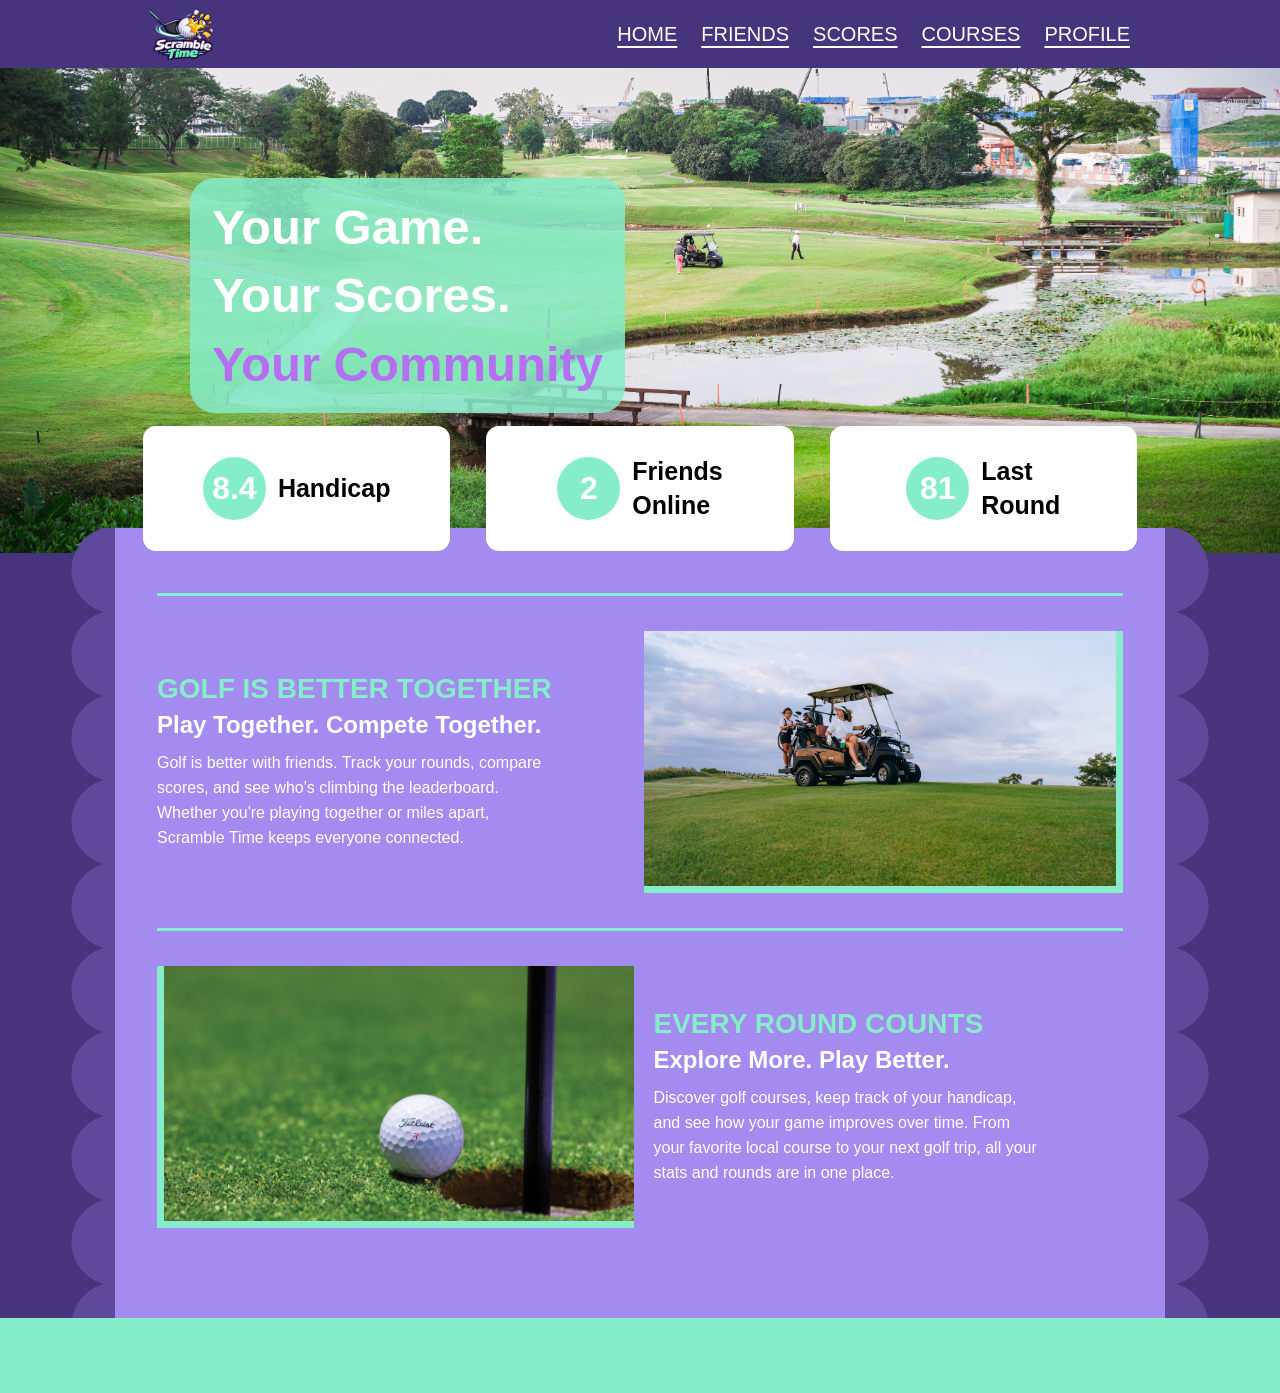
==== milestone5/index.html @ 265dfbc0 "Complete Milestone 5 homepage" ====
<!DOCTYPE html>
<html lang="en">

<head>
    <meta charset="" UTF-8">
    <meta name="viewport" content="width=device-width, initial-scale=1.0">
    <title>Scramble Time - Home</title>
    <link rel="stylesheet" href="style.css">
</head>

<body>
    <div class="wrapper">

        <header class="header">
            <div class="header-content">
                <a href="index.html" class="logo">
                    <img src="images/Scramble Time Golf Egg Logo.png" alt="Scramble Time Logo">
                </a>

                <nav>
                    <a href="index.html">HOME</a>
                    <a href="#friends">FRIENDS</a>
                    <a href="#scores">SCORES</a>
                    <a href="#courses">COURSES</a>
                    <a href="#profile">PROFILE</a>
                </nav>
            </div>
        </header>

        <section class="hero">
            <div class="hero-content">
                <h1>
                    Your Game.<br>
                    Your Scores.<br>
                    <span>Your Community</span>
                </h1>
            </div>
        </section>

        <main class="main-content">
            <div class="main-overlap">
                <div class="stat-card">
                    <span class="stat-number">8.4</span>
                    <h2>Handicap</h2>
                </div>

                <div class="stat-card">
                    <span class="stat-number">2</span>
                    <h2>Friends<br>Online</h2>
                </div>

                <div class="stat-card">
                    <span class="stat-number">81</span>
                    <h2>Last<br>Round</h2>
                </div>
            </div>
            <div class="content-container">
                <section class="content-section" id="friends">
                    <div class="section-text">
                        <h2>GOLF IS BETTER TOGETHER</h2>
                        <h3>Play Together. Compete Together.</h3>
                        <p>
                            Golf is better with friends. Track your rounds,
                            compare scores, and see who's climbing the
                            leaderboard. Whether you're playing together or
                            miles apart, Scramble Time keeps everyone
                            connected.
                        </p>
                    </div>

                    <div class="section-image image-right">
                        <img src="images/golf cart on grass.jpg" alt="Golfers riding on a golf cart">
                    </div>
                </section>

                <section class="content-section reverse" id="courses">
                    <div class="section-image image-left">
                        <img src="images/ball rolling into hole.jpg" alt="Golf ball next to a golf hole">
                    </div>

                    <div class="section-text" id="scores">
                        <h2>EVERY ROUND COUNTS</h2>
                        <h3>Explore More. Play Better.</h3>
                        <p>
                            Discover golf courses, keep track of your handicap,
                            and see how your game improves over time. From
                            your favorite local course to your next golf trip,
                            all your stats and rounds are in one place.
                        </p>
                    </div>
                </section>
            </div>
        </main>

        <footer class="footer" id="profile"></footer>

    </div>

</body>

</html>
---- milestone5/style.css ----
* {
    margin: 0;
    padding: 0;
    box-sizing: border-box;
}

img {
    max-width: 100%;
    height: auto;
}

body {
    font-family: Arial, Helvetica, sans-serif;
    background-color: #f5f5f5;
}

.wrapper {
    display: grid;
    grid-template-columns: minmax(0px, 1fr) repeat(6, minmax(0, 175px)) minmax(0px, 1fr);
    justify-content: center;
    background-color: #46347d;
}

.header {
    grid-column: 1 / -1;
    grid-row: 1;
    z-index: 3;

    display: grid;
    grid-template-columns: subgrid;

    height: 68px;
    background-color: #46347d;
}

.header-content {
    grid-column: 2 / -2;

    display: flex;
    align-items: center;
    justify-content: space-between;
    padding: 0 35px;
}

.logo {
    display: flex;
    align-items: center;
    height: 100%;
}

.logo img {
    display: block;
    width: auto;
    max-width: 110px;
    max-height: 65px;
    object-fit: contain;
}

nav {
    display: flex;
    align-items: center;
    gap: 24px;
}

nav a {
    color: white;
    font-size: 20px;
    text-decoration: underline;
    text-underline-offset: 5px;
}

nav a:hover {
    color: #85edc9;
}

.hero {
    grid-column: 1 / -1;
    grid-row: 2;
    height: 485px;

    display: grid;
    grid-template-columns: subgrid;

    background-image: url("images/main top photo.jpg");
    background-size: cover;
    background-position: center;
    position: relative;
    z-index: 1;
}

.hero-content {
    grid-column: 2 / -2;

    display: flex;
    align-items: center;
    padding: 0 75px 30px;
}

.hero h1 {
    display: inline-block;
    padding: 15px 22px;
    border-radius: 25px;

    color: white;
    background-color: rgba(133, 237, 201, 0.85);

    font-size: 49px;
    line-height: 1.4;
    font-weight: bold;
}

.hero h1 span {
    color: #b570f2;
}

.main-content {
    grid-column: 2 / -2;
    grid-row: 3;

    width: 100%;
    min-height: 760px;
    margin-top: -65px;
    position: relative;
    z-index: 2;
}

.main-overlap {
    display: flex;
    align-items: stretch;
    justify-content: space-between;
    gap: 36px;

    padding: 0 28px;
    transform: translateY(-62px);
    margin-bottom: -10px;
    position: relative;
    z-index: 3;
}

.stat-card {
    display: flex;
    align-items: center;
    justify-content: center;
    gap: 12px;

    background-color: white;
    border-radius: 13px;
    padding: 20px 18px;
    height: 125px;
    min-width: 0;
    flex: 1 1 0;
}

.stat-number {
    display: flex;
    align-items: center;
    justify-content: center;

    width: 63px;
    height: 63px;
    min-width: 63px;
    min-height: 63px;
    flex-shrink: 0;

    background-color: #85edc9;
    color: white;

    font-size: 32px;
    font-weight: bold;
    border-radius: 50%;
}

.stat-card h2 {
    color: black;
    font-size: 25px;
    line-height: 1.35;
    font-weight: bold;
}

.content-container {
    display: flex;
    flex-direction: column;
    background-color: #a38bf0;
    padding: 65px 42px 55px;
    margin-top: -85px;
    position: relative;
    z-index: 1;
}

.content-container::before,
.content-container::after {
    content: "";
    position: absolute;
    top: 0;
    bottom: 0;
    width: 45px;
    z-index: -1;
}

.content-container::before {
    left: -45px;
    background-image: radial-gradient(circle at right center, #5e499b 43px, transparent 44px);
    background-size: 90px 84px;
    background-repeat: repeat-y;
    background-position: right top;
}

.content-container::after {
    right: -45px;
    background-image: radial-gradient(circle at left center, #5e499b 43px, transparent 44px);
    background-size: 90px 84px;
    background-repeat: repeat-y;
    background-position: left top;
}

.content-section {
    display: flex;
    align-items: center;
    justify-content: space-between;
    gap: 15px;

    border-top: 3px solid #85edc9;
    padding: 35px 0;
}

.section-text {
    flex: 1;
    min-width: 0;
    color: white;
}

.section-text h2 {
    color: #85edc9;
    font-size: 28px;
    margin-bottom: 6px;
    white-space: nowrap;
}

.section-text h3 {
    color: white;
    font-size: 24px;
    margin-bottom: 12px;
    white-space: nowrap;
}

.section-text p {
    font-size: 16px;
    line-height: 1.55;
    max-width: 390px;
}

.section-image {
    flex: 1;
    min-width: 0;
}

.section-image img {
    display: block;
    width: 100%;
    height: 255px;
    object-fit: cover;
}

.image-right {
    border-right: 7px solid #85edc9;
    border-bottom: 7px solid #85edc9;
}

.image-left {
    border-left: 7px solid #85edc9;
    border-bottom: 7px solid #85edc9;
}

.reverse {
    gap: 20px;
}

.footer {
    grid-column: 1 / -1;
    grid-row: 4;

    min-height: 75px;
    background-color: #85edc9;
}

@media (max-width: 1050px) {
    .header-content {
        padding: 0 20px;
    }

    nav {
        gap: 15px;
    }

    nav a {
        font-size: 17px;
    }

    .main-overlap {
        gap: 15px;
        padding: 0 10px;
    }

    .stat-card {
        padding: 15px 10px;
    }

    .stat-card h2 {
        font-size: 20px;
    }

    .content-container {
        padding: 65px 25px 40px;
    }

    .section-text h2 {
        font-size: 23px;
        white-space: normal;
    }

    .section-text h3 {
        font-size: 20px;
        white-space: normal;
    }
}

@media (max-width: 700px) {
    .header {
        height: auto;
        min-height: 95px;
    }

    .header-content {
        flex-direction: column;
        justify-content: center;
        gap: 8px;
        padding: 10px;
    }

    .logo img {
        max-height: 45px;
    }

    nav {
        justify-content: center;
        flex-wrap: wrap;
        gap: 12px;
    }

    nav a {
        font-size: 13px;
    }

    .hero {
        height: 400px;
    }

    .hero-content {
        padding: 20px;
    }

    .hero h1 {
        font-size: 29px;
        padding: 15px;
        line-height: 1.5;
    }

    .main-content {
        margin-top: -35px;
    }

    .main-overlap {
        gap: 8px;
        margin-bottom: 10px;
        padding: 0;
        transform: translateY(-25px);
    }

    .stat-card {
        flex-direction: column;
        height: 110px;
        padding: 10px 5px;
    }

    .stat-number {
        width: 45px;
        height: 45px;
        min-width: 45px;
        min-height: 45px;
        font-size: 22px;
    }

    .stat-card h2 {
        font-size: 13px;
        text-align: center;
    }

    .content-container {
        padding: 50px 15px 30px;
        margin-top: -45px;
    }

    .content-container::before,
    .content-container::after {
        display: none;
    }

    .content-section {
        flex-direction: column;
        gap: 20px;
        padding: 30px 0;
    }

    .section-text {
        width: 100%;
    }

    .section-text h2 {
        font-size: 23px;
    }

    .section-text h3 {
        font-size: 20px;
    }

    .section-image {
        width: 100%;
    }

    .section-image img {
        height: auto;
    }

    .reverse {
        flex-direction: column-reverse;
    }
}
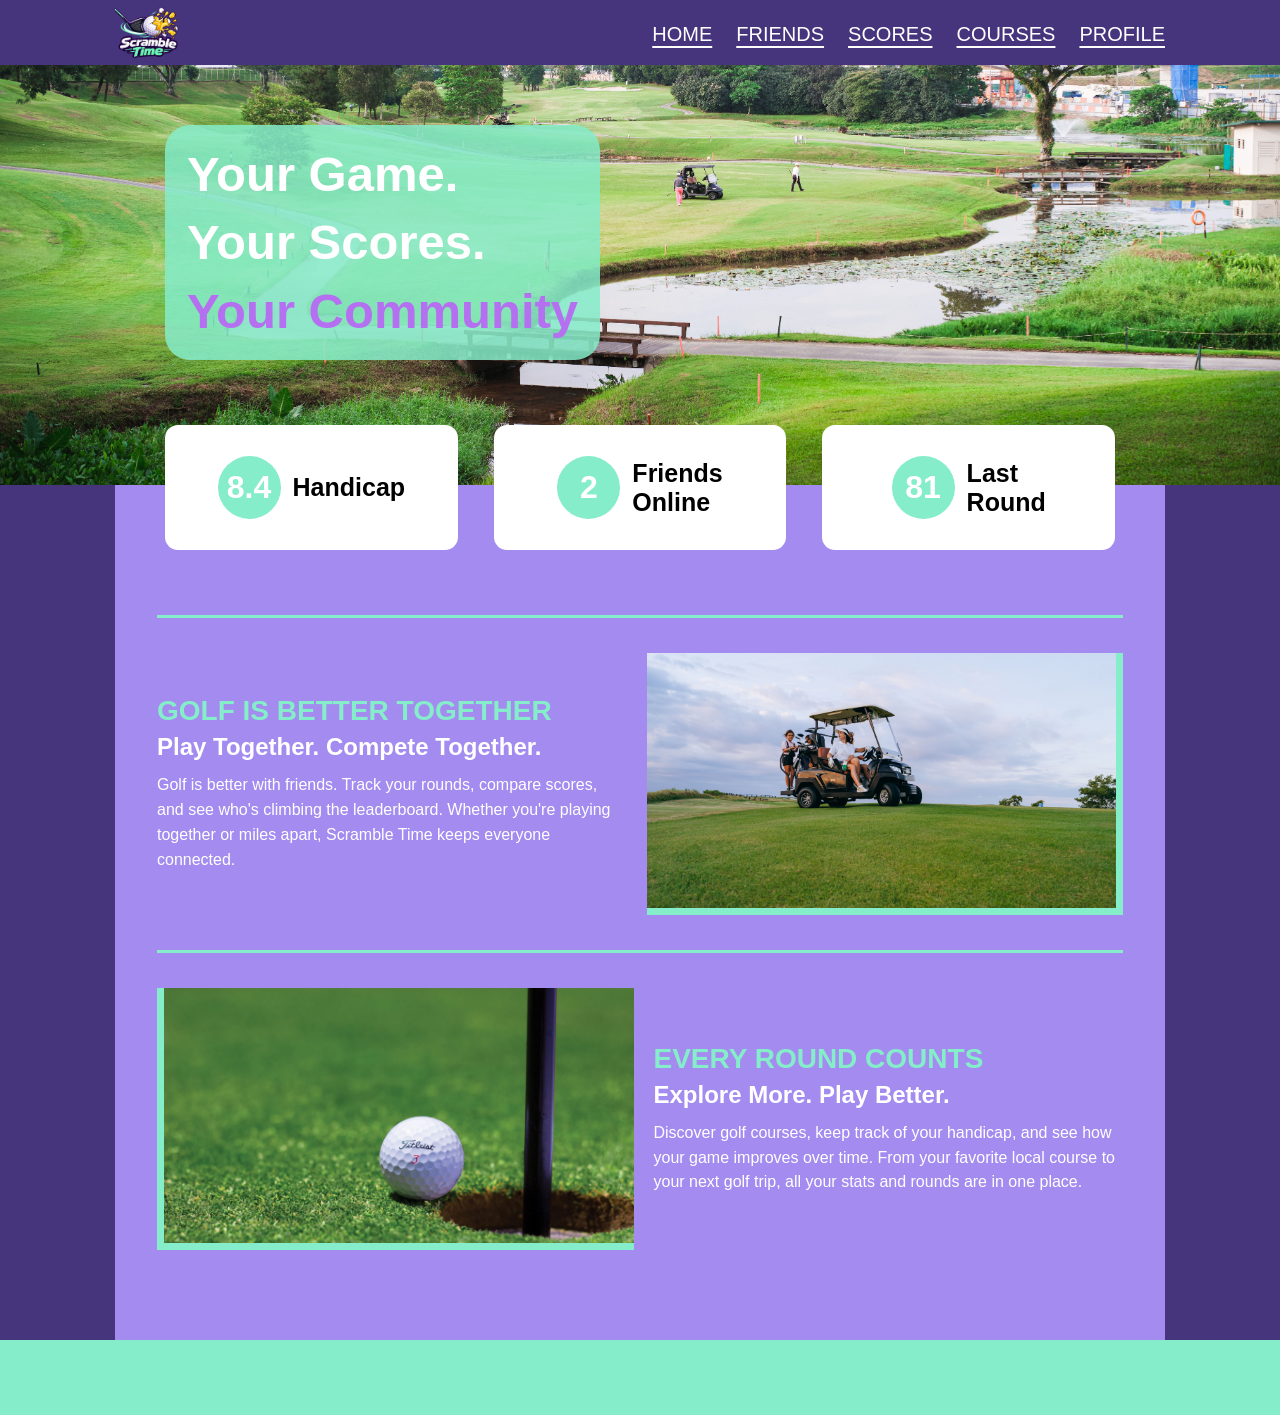
==== commit 51571626: "refurbished website" ====
--- a/milestone5/index.html
+++ b/milestone5/index.html
@@ -2,7 +2,7 @@
 <html lang="en">
 
 <head>
-    <meta charset="" UTF-8">
+    <meta charset="UTF-8">
     <meta name="viewport" content="width=device-width, initial-scale=1.0">
     <title>Scramble Time - Home</title>
     <link rel="stylesheet" href="style.css">
--- a/milestone5/style.css
+++ b/milestone5/style.css
@@ -4,61 +4,42 @@
     box-sizing: border-box;
 }
 
-img {
-    max-width: 100%;
-    height: auto;
-}
-
 body {
     font-family: Arial, Helvetica, sans-serif;
-    background-color: #f5f5f5;
 }
 
 .wrapper {
     display: grid;
     grid-template-columns: minmax(0px, 1fr) repeat(6, minmax(0, 175px)) minmax(0px, 1fr);
     justify-content: center;
-    background-color: #46347d;
+    background-color: #46347D;
 }
 
 .header {
     grid-column: 1 / -1;
     grid-row: 1;
-    z-index: 3;
-
+    z-index: 2;
     display: grid;
     grid-template-columns: subgrid;
-
-    height: 68px;
-    background-color: #46347d;
+    height: 65px;
+    background-color: #46347D;
 }
 
 .header-content {
     grid-column: 2 / -2;
-
     display: flex;
+    justify-content: space-between;
     align-items: center;
-    justify-content: space-between;
-    padding: 0 35px;
-}
-
-.logo {
-    display: flex;
-    align-items: center;
-    height: 100%;
 }
 
 .logo img {
-    display: block;
-    width: auto;
     max-width: 110px;
     max-height: 65px;
-    object-fit: contain;
+    height: auto;
 }
 
 nav {
     display: flex;
-    align-items: center;
     gap: 24px;
 }
 
@@ -69,369 +50,150 @@
     text-underline-offset: 5px;
 }
 
-nav a:hover {
-    color: #85edc9;
-}
-
 .hero {
-    grid-column: 1 / -1;
-    grid-row: 2;
-    height: 485px;
-
     display: grid;
     grid-template-columns: subgrid;
-
-    background-image: url("images/main top photo.jpg");
+    grid-column: 1 / -1;
+    grid-row: 1;
+    height: 485px;
+    background-image: url("images/main\ top\ photo.jpg");
     background-size: cover;
     background-position: center;
-    position: relative;
     z-index: 1;
 }
 
 .hero-content {
     grid-column: 2 / -2;
-
     display: flex;
     align-items: center;
-    padding: 0 75px 30px;
+    height: 100%;
 }
 
 .hero h1 {
-    display: inline-block;
+    background-color: rgba(133, 237, 201, .85);
+    color: white;
+    font-size: 49px;
     padding: 15px 22px;
     border-radius: 25px;
-
-    color: white;
-    background-color: rgba(133, 237, 201, 0.85);
-
-    font-size: 49px;
     line-height: 1.4;
-    font-weight: bold;
+    margin-left: 50px;
 }
 
 .hero h1 span {
-    color: #b570f2;
+    color: #B570F2;
 }
 
 .main-content {
     grid-column: 2 / -2;
-    grid-row: 3;
-
+    grid-row: 2;
+    min-height: 650px;
+    background-color: #A38BF0;
     width: 100%;
-    min-height: 760px;
-    margin-top: -65px;
     position: relative;
     z-index: 2;
 }
 
+.content-container {
+    padding: 65px 42px 55px 42px;
+}
+
 .main-overlap {
     display: flex;
-    align-items: stretch;
     justify-content: space-between;
     gap: 36px;
-
-    padding: 0 28px;
-    transform: translateY(-62px);
-    margin-bottom: -10px;
-    position: relative;
-    z-index: 3;
+    margin-top: -60px;
+    margin-left: 50px;
+    margin-right: 50px;
 }
 
 .stat-card {
+    background-color: white;
+    border-radius: 13px;
+    height: 125px;
+    flex: 1;
     display: flex;
     align-items: center;
     justify-content: center;
     gap: 12px;
-
-    background-color: white;
-    border-radius: 13px;
-    padding: 20px 18px;
-    height: 125px;
-    min-width: 0;
-    flex: 1 1 0;
+    padding: 20px;
 }
 
 .stat-number {
+    background-color: #85EDC9;
+    color: white;
+    width: 63px;
+    height: 63px;
+    border-radius: 50%;
     display: flex;
     align-items: center;
     justify-content: center;
-
-    width: 63px;
-    height: 63px;
-    min-width: 63px;
-    min-height: 63px;
+    font-weight: bold;
     flex-shrink: 0;
-
-    background-color: #85edc9;
-    color: white;
-
     font-size: 32px;
-    font-weight: bold;
-    border-radius: 50%;
 }
 
 .stat-card h2 {
     color: black;
     font-size: 25px;
-    line-height: 1.35;
-    font-weight: bold;
-}
-
-.content-container {
-    display: flex;
-    flex-direction: column;
-    background-color: #a38bf0;
-    padding: 65px 42px 55px;
-    margin-top: -85px;
-    position: relative;
-    z-index: 1;
-}
-
-.content-container::before,
-.content-container::after {
-    content: "";
-    position: absolute;
-    top: 0;
-    bottom: 0;
-    width: 45px;
-    z-index: -1;
-}
-
-.content-container::before {
-    left: -45px;
-    background-image: radial-gradient(circle at right center, #5e499b 43px, transparent 44px);
-    background-size: 90px 84px;
-    background-repeat: repeat-y;
-    background-position: right top;
-}
-
-.content-container::after {
-    right: -45px;
-    background-image: radial-gradient(circle at left center, #5e499b 43px, transparent 44px);
-    background-size: 90px 84px;
-    background-repeat: repeat-y;
-    background-position: left top;
 }
 
 .content-section {
     display: flex;
     align-items: center;
-    justify-content: space-between;
-    gap: 15px;
+    gap: 20px;
+    padding: 35px 0;
+    border-top: 3px solid #85EDC9;
 
-    border-top: 3px solid #85edc9;
-    padding: 35px 0;
+}
+
+.section-image {
+    flex: 1;
+}
+
+.section-image img {
+    width: 100%;
+    height: 255px;
+    object-fit: cover;
+    display: block;
+}
+
+.image-right {
+    border-right: 7px solid #85EDC9;
+    border-bottom: 7px solid #85EDC9;
+}
+
+.image-left {
+    border-left: 7px solid #85EDC9;
+    border-bottom: 7px solid #85EDC9;
 }
 
 .section-text {
     flex: 1;
     min-width: 0;
-    color: white;
 }
 
 .section-text h2 {
-    color: #85edc9;
+    color: #85EDC9;
     font-size: 28px;
     margin-bottom: 6px;
-    white-space: nowrap;
 }
 
 .section-text h3 {
     color: white;
     font-size: 24px;
     margin-bottom: 12px;
-    white-space: nowrap;
 }
 
 .section-text p {
+    color: white;
     font-size: 16px;
     line-height: 1.55;
-    max-width: 390px;
+
 }
 
-.section-image {
-    flex: 1;
-    min-width: 0;
-}
-
-.section-image img {
-    display: block;
-    width: 100%;
-    height: 255px;
-    object-fit: cover;
-}
-
-.image-right {
-    border-right: 7px solid #85edc9;
-    border-bottom: 7px solid #85edc9;
-}
-
-.image-left {
-    border-left: 7px solid #85edc9;
-    border-bottom: 7px solid #85edc9;
-}
-
-.reverse {
-    gap: 20px;
-}
-
-.footer {
+footer {
     grid-column: 1 / -1;
-    grid-row: 4;
-
+    grid-row: 3;
     min-height: 75px;
-    background-color: #85edc9;
-}
-
-@media (max-width: 1050px) {
-    .header-content {
-        padding: 0 20px;
-    }
-
-    nav {
-        gap: 15px;
-    }
-
-    nav a {
-        font-size: 17px;
-    }
-
-    .main-overlap {
-        gap: 15px;
-        padding: 0 10px;
-    }
-
-    .stat-card {
-        padding: 15px 10px;
-    }
-
-    .stat-card h2 {
-        font-size: 20px;
-    }
-
-    .content-container {
-        padding: 65px 25px 40px;
-    }
-
-    .section-text h2 {
-        font-size: 23px;
-        white-space: normal;
-    }
-
-    .section-text h3 {
-        font-size: 20px;
-        white-space: normal;
-    }
-}
-
-@media (max-width: 700px) {
-    .header {
-        height: auto;
-        min-height: 95px;
-    }
-
-    .header-content {
-        flex-direction: column;
-        justify-content: center;
-        gap: 8px;
-        padding: 10px;
-    }
-
-    .logo img {
-        max-height: 45px;
-    }
-
-    nav {
-        justify-content: center;
-        flex-wrap: wrap;
-        gap: 12px;
-    }
-
-    nav a {
-        font-size: 13px;
-    }
-
-    .hero {
-        height: 400px;
-    }
-
-    .hero-content {
-        padding: 20px;
-    }
-
-    .hero h1 {
-        font-size: 29px;
-        padding: 15px;
-        line-height: 1.5;
-    }
-
-    .main-content {
-        margin-top: -35px;
-    }
-
-    .main-overlap {
-        gap: 8px;
-        margin-bottom: 10px;
-        padding: 0;
-        transform: translateY(-25px);
-    }
-
-    .stat-card {
-        flex-direction: column;
-        height: 110px;
-        padding: 10px 5px;
-    }
-
-    .stat-number {
-        width: 45px;
-        height: 45px;
-        min-width: 45px;
-        min-height: 45px;
-        font-size: 22px;
-    }
-
-    .stat-card h2 {
-        font-size: 13px;
-        text-align: center;
-    }
-
-    .content-container {
-        padding: 50px 15px 30px;
-        margin-top: -45px;
-    }
-
-    .content-container::before,
-    .content-container::after {
-        display: none;
-    }
-
-    .content-section {
-        flex-direction: column;
-        gap: 20px;
-        padding: 30px 0;
-    }
-
-    .section-text {
-        width: 100%;
-    }
-
-    .section-text h2 {
-        font-size: 23px;
-    }
-
-    .section-text h3 {
-        font-size: 20px;
-    }
-
-    .section-image {
-        width: 100%;
-    }
-
-    .section-image img {
-        height: auto;
-    }
-
-    .reverse {
-        flex-direction: column-reverse;
-    }
+    background-color: #85EDC9;
 }
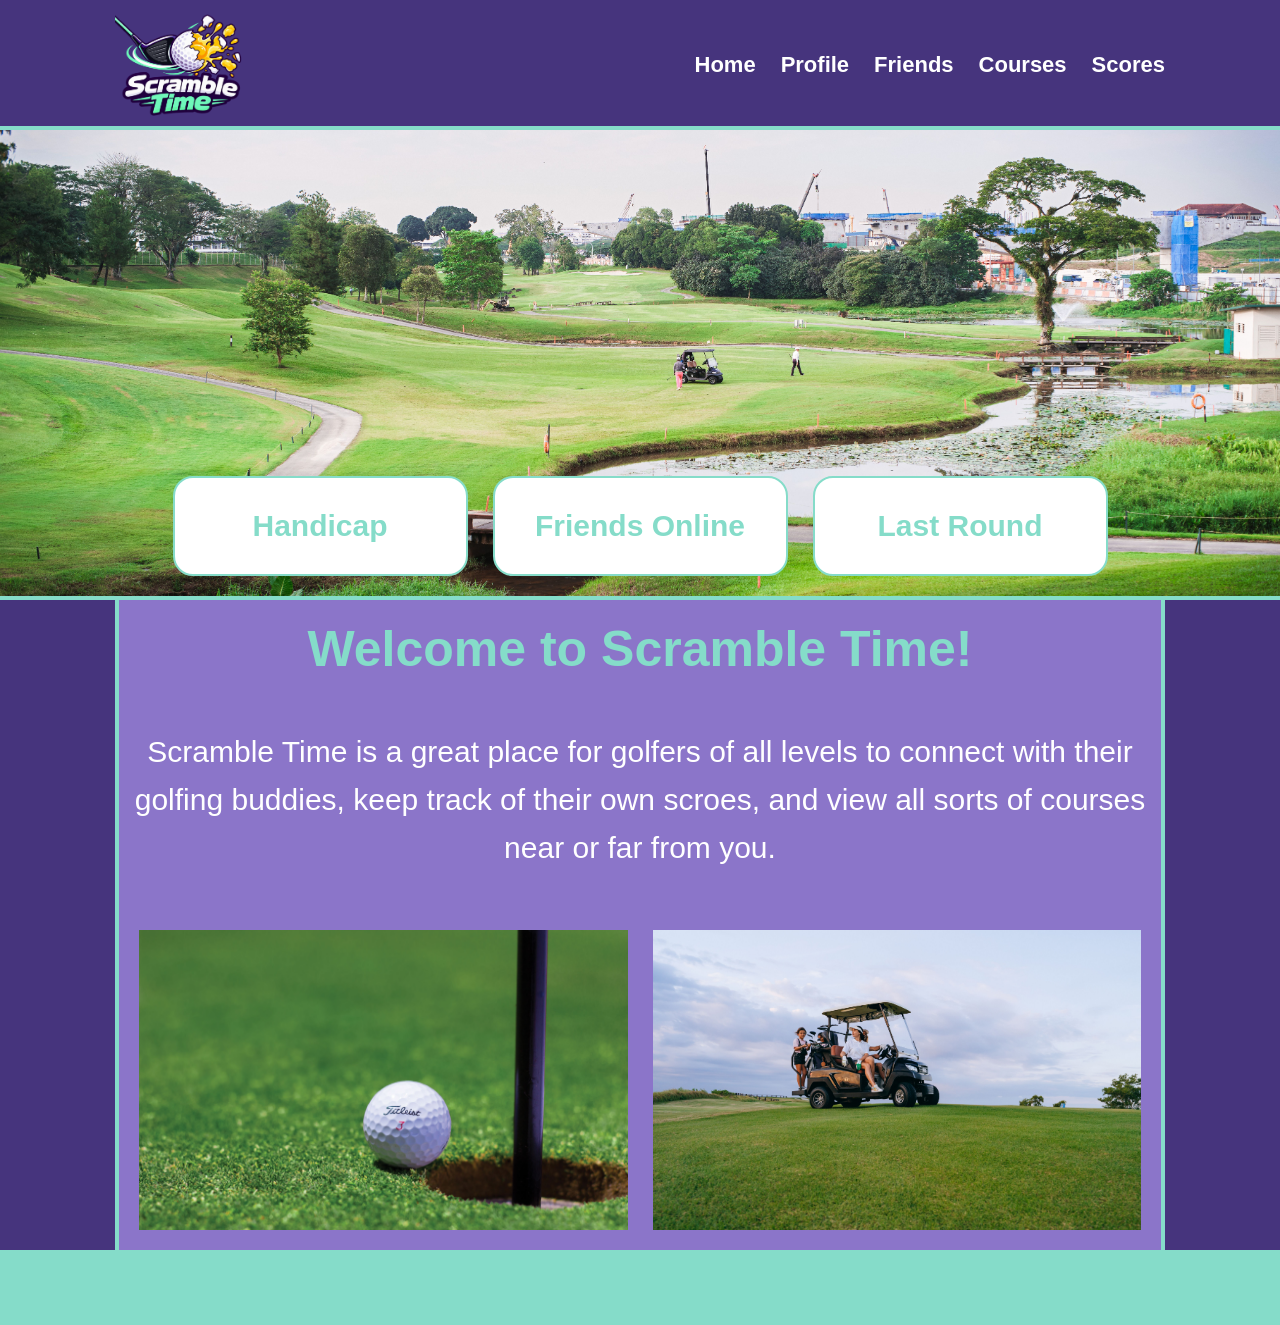
==== commit fbb4ebc5: "Rebuilt milestone5 homepage" ====
--- a/milestone5/index.html
+++ b/milestone5/index.html
@@ -13,86 +13,40 @@
 
         <header class="header">
             <div class="header-content">
-                <a href="index.html" class="logo">
                     <img src="images/Scramble Time Golf Egg Logo.png" alt="Scramble Time Logo">
-                </a>
-
-                <nav>
-                    <a href="index.html">HOME</a>
-                    <a href="#friends">FRIENDS</a>
-                    <a href="#scores">SCORES</a>
-                    <a href="#courses">COURSES</a>
-                    <a href="#profile">PROFILE</a>
-                </nav>
+                    <nav>
+                        <a href="index.html">Home</a>
+                        <a href="#profile">Profile</a>
+                        <a href="#friends">Friends</a>
+                        <a href="#courses">Courses</a>
+                        <a href="#scores">Scores</a>
+                    </nav>
             </div>
         </header>
 
         <section class="hero">
-            <div class="hero-content">
-                <h1>
-                    Your Game.<br>
-                    Your Scores.<br>
-                    <span>Your Community</span>
-                </h1>
+            <div class="heroBoxes">
+                <div class="heroBox">Handicap</div>
+                <div class="heroBox">Friends Online</div>
+                <div class="heroBox">Last Round</div>
             </div>
+
         </section>
 
         <main class="main-content">
-            <div class="main-overlap">
-                <div class="stat-card">
-                    <span class="stat-number">8.4</span>
-                    <h2>Handicap</h2>
-                </div>
+            <div class="topMain">
+                <h1>Welcome to Scramble Time!</h1>
+                <p>Scramble Time is a great place for golfers of all levels to connect with their golfing buddies, keep track of their own scroes, and view all sorts of courses near or far from you.</p>
+            </div>
+            <div class="bottomMain">
 
-                <div class="stat-card">
-                    <span class="stat-number">2</span>
-                    <h2>Friends<br>Online</h2>
-                </div>
+                <img src="images/ball rolling into hole.jpg" alt="Golf all rolling into hole">
 
-                <div class="stat-card">
-                    <span class="stat-number">81</span>
-                    <h2>Last<br>Round</h2>
-                </div>
-            </div>
-            <div class="content-container">
-                <section class="content-section" id="friends">
-                    <div class="section-text">
-                        <h2>GOLF IS BETTER TOGETHER</h2>
-                        <h3>Play Together. Compete Together.</h3>
-                        <p>
-                            Golf is better with friends. Track your rounds,
-                            compare scores, and see who's climbing the
-                            leaderboard. Whether you're playing together or
-                            miles apart, Scramble Time keeps everyone
-                            connected.
-                        </p>
-                    </div>
-
-                    <div class="section-image image-right">
-                        <img src="images/golf cart on grass.jpg" alt="Golfers riding on a golf cart">
-                    </div>
-                </section>
-
-                <section class="content-section reverse" id="courses">
-                    <div class="section-image image-left">
-                        <img src="images/ball rolling into hole.jpg" alt="Golf ball next to a golf hole">
-                    </div>
-
-                    <div class="section-text" id="scores">
-                        <h2>EVERY ROUND COUNTS</h2>
-                        <h3>Explore More. Play Better.</h3>
-                        <p>
-                            Discover golf courses, keep track of your handicap,
-                            and see how your game improves over time. From
-                            your favorite local course to your next golf trip,
-                            all your stats and rounds are in one place.
-                        </p>
-                    </div>
-                </section>
+                <img src="images/golf cart on grass.jpg" alt="golf cart">
             </div>
         </main>
 
-        <footer class="footer" id="profile"></footer>
+        <footer class="footer"></footer>
 
     </div>
 
--- a/milestone5/style.css
+++ b/milestone5/style.css
@@ -4,196 +4,136 @@
     box-sizing: border-box;
 }
 
-body {
-    font-family: Arial, Helvetica, sans-serif;
-}
-
 .wrapper {
     display: grid;
     grid-template-columns: minmax(0px, 1fr) repeat(6, minmax(0, 175px)) minmax(0px, 1fr);
     justify-content: center;
-    background-color: #46347D;
 }
 
 .header {
     grid-column: 1 / -1;
     grid-row: 1;
     z-index: 2;
+
     display: grid;
     grid-template-columns: subgrid;
-    height: 65px;
+
+    height: 130px;
     background-color: #46347D;
+    border-bottom: 4px solid #85DCC9;
 }
 
 .header-content {
     grid-column: 2 / -2;
-    display: flex;
     justify-content: space-between;
     align-items: center;
+    display: flex;
+    
 }
+.header-content img {
+    height: 130px;
+    width: 130px;
+}
+.header-content nav{
+    display: flex;
+    gap: 25px;
 
-.logo img {
-    max-width: 110px;
-    max-height: 65px;
-    height: auto;
 }
-
-nav {
-    display: flex;
-    gap: 24px;
-}
-
-nav a {
+.header-content nav a{
     color: white;
-    font-size: 20px;
-    text-decoration: underline;
-    text-underline-offset: 5px;
+    font-size: 22px;
+    text-decoration: none;
+    font-weight: bold;
+    font-family: Arial, Helvetica, sans-serif;
 }
 
 .hero {
-    display: grid;
-    grid-template-columns: subgrid;
     grid-column: 1 / -1;
     grid-row: 1;
-    height: 485px;
-    background-image: url("images/main\ top\ photo.jpg");
+    height: 600px;
+
+    background-image: url("images/main top photo.jpg");
     background-size: cover;
-    background-position: center;
+
+    display: flex;
+    justify-content: center;
+    align-items: flex-end;
     z-index: 1;
+    border-bottom: 4px solid #85DCC9;
 }
+.heroBoxes{
+    display: flex;
+    width: 100%;
+    max-width: 975px;
+    padding: 0 20px 20px;
+    gap: 25px;
+    justify-content: space-between;
 
-.hero-content {
-    grid-column: 2 / -2;
+}
+.heroBox {
+    height: 100px;
+    background-color: white; 
+    align-items: center;
+    justify-content: center;
     display: flex;
-    align-items: center;
-    height: 100%;
-}
-
-.hero h1 {
-    background-color: rgba(133, 237, 201, .85);
-    color: white;
-    font-size: 49px;
-    padding: 15px 22px;
-    border-radius: 25px;
-    line-height: 1.4;
-    margin-left: 50px;
-}
-
-.hero h1 span {
-    color: #B570F2;
+    font-size: 30px;
+    font-family: Arial, Helvetica, sans-serif;
+    font-weight: bold;
+    color: #85DCC9;
+    border-radius: 20px;
+    border: 2px solid #85DCC9;
+    flex: 1;
 }
 
 .main-content {
     grid-column: 2 / -2;
     grid-row: 2;
     min-height: 650px;
-    background-color: #A38BF0;
+    background-color: #8B75C9;
     width: 100%;
-    position: relative;
-    z-index: 2;
+    border-right: 4px solid #85DCC9;
+    border-left: 4px solid #85DCC9;
+    display: flex;
+    flex-direction: column;
+    justify-content: space-between;
+}
+.topMain{
+    text-align: center;
+    color: #85DCC9;
+    font-family: Arial, Helvetica, sans-serif;
+}
+.topMain h1{
+    font-size: 50px;
+    margin-bottom: 50px;
+    margin-top: 20px;
+
+}
+.topMain p{
+    color: white;
+    font-size: 30px;
+    line-height: 1.6;
 }
 
-.content-container {
-    padding: 65px 42px 55px 42px;
+.bottomMain {
+    display: flex;
+    gap: 25px;
+    padding: 20px;
+
+}
+.bottomMain img {
+    width: calc(50% - 12.5px);
+    height: 300px;
+    object-fit: cover;
 }
 
-.main-overlap {
-    display: flex;
-    justify-content: space-between;
-    gap: 36px;
-    margin-top: -60px;
-    margin-left: 50px;
-    margin-right: 50px;
+.footer {
+    grid-column: 1/ -1;
+    grid-row: 3;
+    min-height: 75px;
+    background-color: #85DCC9;
 }
 
-.stat-card {
-    background-color: white;
-    border-radius: 13px;
-    height: 125px;
-    flex: 1;
-    display: flex;
-    align-items: center;
-    justify-content: center;
-    gap: 12px;
-    padding: 20px;
+body{
+    background-color: #46347D;
 }
 
-.stat-number {
-    background-color: #85EDC9;
-    color: white;
-    width: 63px;
-    height: 63px;
-    border-radius: 50%;
-    display: flex;
-    align-items: center;
-    justify-content: center;
-    font-weight: bold;
-    flex-shrink: 0;
-    font-size: 32px;
-}
-
-.stat-card h2 {
-    color: black;
-    font-size: 25px;
-}
-
-.content-section {
-    display: flex;
-    align-items: center;
-    gap: 20px;
-    padding: 35px 0;
-    border-top: 3px solid #85EDC9;
-
-}
-
-.section-image {
-    flex: 1;
-}
-
-.section-image img {
-    width: 100%;
-    height: 255px;
-    object-fit: cover;
-    display: block;
-}
-
-.image-right {
-    border-right: 7px solid #85EDC9;
-    border-bottom: 7px solid #85EDC9;
-}
-
-.image-left {
-    border-left: 7px solid #85EDC9;
-    border-bottom: 7px solid #85EDC9;
-}
-
-.section-text {
-    flex: 1;
-    min-width: 0;
-}
-
-.section-text h2 {
-    color: #85EDC9;
-    font-size: 28px;
-    margin-bottom: 6px;
-}
-
-.section-text h3 {
-    color: white;
-    font-size: 24px;
-    margin-bottom: 12px;
-}
-
-.section-text p {
-    color: white;
-    font-size: 16px;
-    line-height: 1.55;
-
-}
-
-footer {
-    grid-column: 1 / -1;
-    grid-row: 3;
-    min-height: 75px;
-    background-color: #85EDC9;
-}
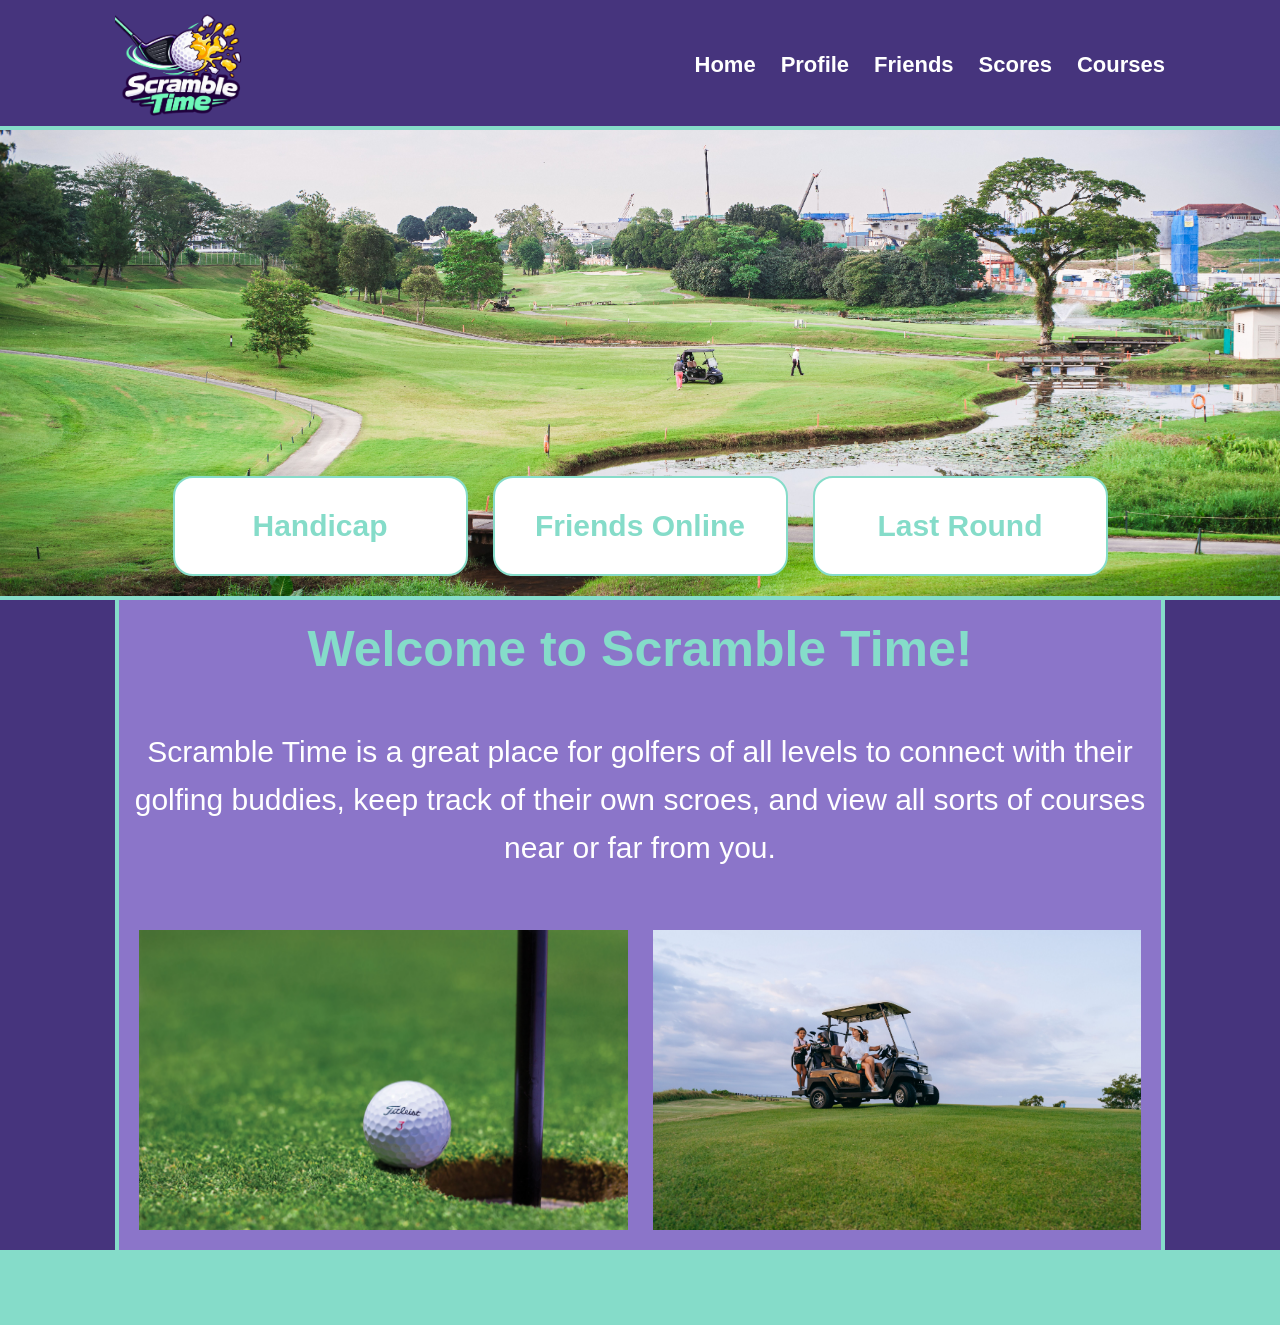
==== commit 856e009e: "new html and some css updates" ====
--- a/milestone5/index.html
+++ b/milestone5/index.html
@@ -1,55 +1,47 @@
 <!DOCTYPE html>
 <html lang="en">
-
 <head>
     <meta charset="UTF-8">
-    <meta name="viewport" content="width=device-width, initial-scale=1.0">
-    <title>Scramble Time - Home</title>
     <link rel="stylesheet" href="style.css">
+    <meta name="viewport" content="width=device-width">
+    <title>Scramble Time Home</title>
 </head>
-
 <body>
     <div class="wrapper">
-
-        <header class="header">
-            <div class="header-content">
-                    <img src="images/Scramble Time Golf Egg Logo.png" alt="Scramble Time Logo">
-                    <nav>
-                        <a href="index.html">Home</a>
-                        <a href="#profile">Profile</a>
-                        <a href="#friends">Friends</a>
-                        <a href="#courses">Courses</a>
-                        <a href="#scores">Scores</a>
-                    </nav>
+        <header>
+            <div class="headerContent">
+                <img src="images/Scramble Time Golf Egg Logo.png" alt="Scramble Time">
+                <nav>
+                <a href="index.html">Home</a>
+                <a href="#profile">Profile</a>
+                <a href="#friends">Friends</a>
+                <a href="#scores">Scores</a>
+                <a href="#courses">Courses</a>
+                </nav>
             </div>
         </header>
+        <section class="hero">
 
-        <section class="hero">
-            <div class="heroBoxes">
-                <div class="heroBox">Handicap</div>
-                <div class="heroBox">Friends Online</div>
-                <div class="heroBox">Last Round</div>
-            </div>
+        <div class="heroBoxes">
+            <div class="heroBox">Handicap</div>
+            <div class="heroBox">Friends Online</div>
+            <div class="heroBox">Last Round</div>
 
+        </div>
         </section>
+        <main>
+        <div class="topMain">
+            <h1>Welcome to Scramble Time!</h1>
+            <p>Scramble Time is a great place for golfers of all levels to connect with their golfing buddies, keep track of their own scroes, and view all sorts of courses near or far from you.</p>
 
-        <main class="main-content">
-            <div class="topMain">
-                <h1>Welcome to Scramble Time!</h1>
-                <p>Scramble Time is a great place for golfers of all levels to connect with their golfing buddies, keep track of their own scroes, and view all sorts of courses near or far from you.</p>
-            </div>
-            <div class="bottomMain">
-
-                <img src="images/ball rolling into hole.jpg" alt="Golf all rolling into hole">
-
-                <img src="images/golf cart on grass.jpg" alt="golf cart">
-            </div>
+        </div>
+        <div class="bottomMain">
+            <img src="images/ball rolling into hole.jpg" alt="Golf all rolling into hole">
+            <img src="images/golf cart on grass.jpg" alt="golf cart">
+        </div>
         </main>
-
-        <footer class="footer"></footer>
+        <footer></footer>
 
     </div>
-
 </body>
-
-</html>+</html>
--- a/milestone5/style.css
+++ b/milestone5/style.css
@@ -10,7 +10,7 @@
     justify-content: center;
 }
 
-.header {
+header {
     grid-column: 1 / -1;
     grid-row: 1;
     z-index: 2;
@@ -23,23 +23,23 @@
     border-bottom: 4px solid #85DCC9;
 }
 
-.header-content {
+.headerContent {
     grid-column: 2 / -2;
     justify-content: space-between;
     align-items: center;
     display: flex;
     
 }
-.header-content img {
+.headerContent img {
     height: 130px;
     width: 130px;
 }
-.header-content nav{
+.headerContent nav{
     display: flex;
     gap: 25px;
 
 }
-.header-content nav a{
+.headerContent nav a{
     color: white;
     font-size: 22px;
     text-decoration: none;
@@ -85,7 +85,7 @@
     flex: 1;
 }
 
-.main-content {
+main {
     grid-column: 2 / -2;
     grid-row: 2;
     min-height: 650px;
@@ -126,7 +126,7 @@
     object-fit: cover;
 }
 
-.footer {
+footer {
     grid-column: 1/ -1;
     grid-row: 3;
     min-height: 75px;
